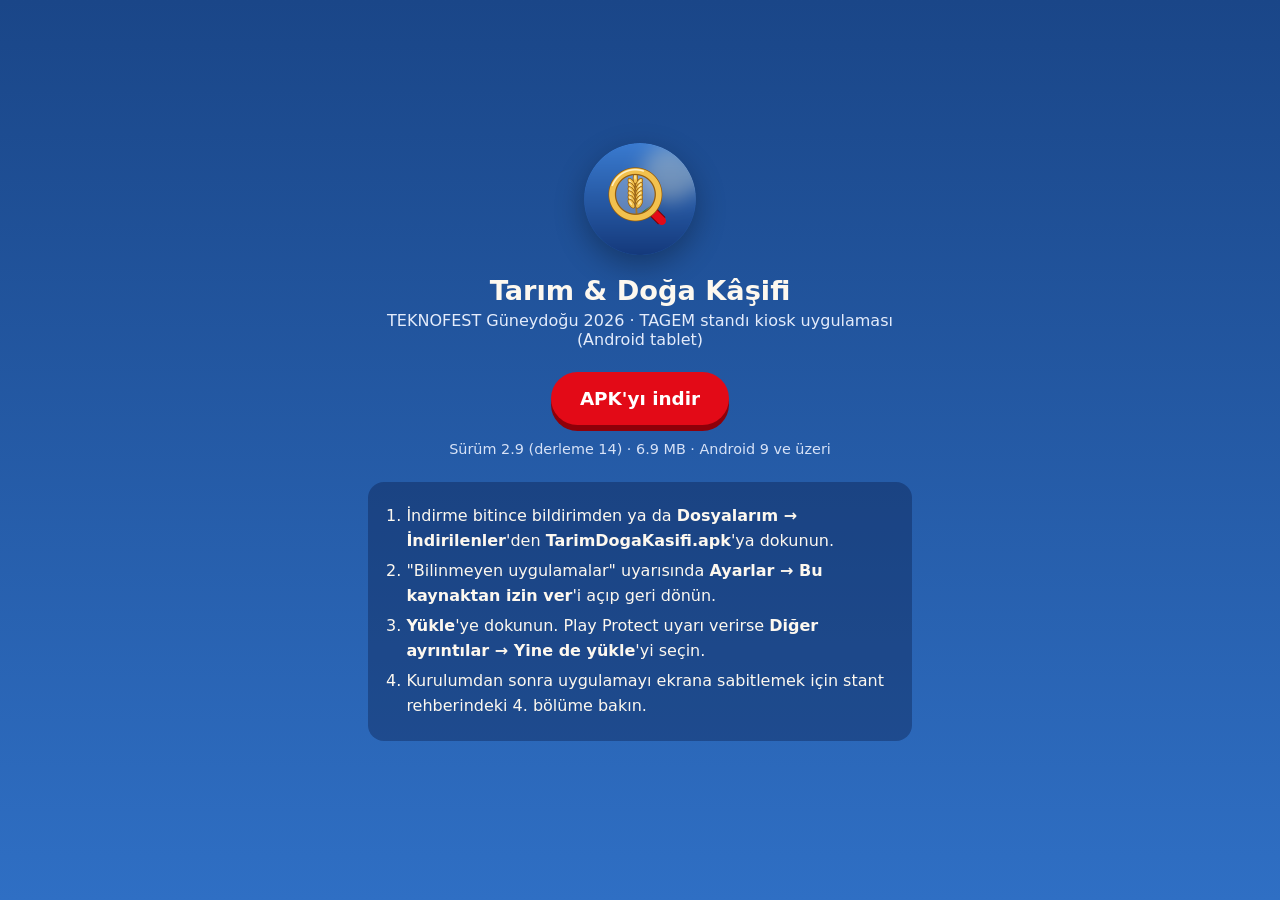
==== indir/index.html @ 0285476e "Tarım & Doğa Kâşifi kart sayfası (tagem-yapayzeka.github.io/tarimdogakasifi) Co-Authored-By: Claude " ====
<!DOCTYPE html>
<html lang="tr">
<head>
<meta charset="utf-8">
<meta name="viewport" content="width=device-width, initial-scale=1">
<meta name="robots" content="noindex">
<title>Tarım &amp; Doğa Kâşifi – Android uygulaması</title>
<style>
  body { margin: 0; min-height: 100vh; display: grid; place-items: center; padding: 24px; box-sizing: border-box;
         background: linear-gradient(180deg, #1a4688, #2f6fc4); color: #fdf8ef; font-family: "Segoe UI", system-ui, sans-serif; }
  main { max-width: 34rem; text-align: center; }
  img { width: 112px; height: 112px; border-radius: 50%; box-shadow: 0 10px 30px rgba(0,0,0,.3); }
  h1 { font-size: 1.7rem; margin: 1rem 0 .3rem; }
  .sub { margin: 0 0 1.4rem; color: #e4ecfb; }
  a.btn { display: inline-block; padding: 1rem 1.8rem; border-radius: 999px; background: #e30a17; color: #fff; font-weight: 800; font-size: 1.15rem; text-decoration: none; box-shadow: 0 6px 0 #8e0009; }
  .meta { margin: 1rem 0 1.6rem; font-size: .9rem; color: #d7e2f7; }
  ol { text-align: left; background: rgba(6,20,60,.35); border-radius: 16px; padding: 1rem 1.2rem 1rem 2.4rem; line-height: 1.55; }
  li { margin: .35rem 0; }
</style>
</head>
<body>
<main>
  <img src="ikon.png" alt="">
  <h1>Tarım &amp; Doğa Kâşifi</h1>
  <p class="sub">TEKNOFEST Güneydoğu 2026 · TAGEM standı kiosk uygulaması (Android tablet)</p>
  <a class="btn" href="TarimDogaKasifi.apk" download>APK'yı indir</a>
  <p class="meta">Sürüm 2.9 (derleme 14) · 6.9 MB · Android 9 ve üzeri</p>
  <ol>
    <li>İndirme bitince bildirimden ya da <b>Dosyalarım → İndirilenler</b>'den <b>TarimDogaKasifi.apk</b>'ya dokunun.</li>
    <li>"Bilinmeyen uygulamalar" uyarısında <b>Ayarlar → Bu kaynaktan izin ver</b>'i açıp geri dönün.</li>
    <li><b>Yükle</b>'ye dokunun. Play Protect uyarı verirse <b>Diğer ayrıntılar → Yine de yükle</b>'yi seçin.</li>
    <li>Kurulumdan sonra uygulamayı ekrana sabitlemek için stant rehberindeki 4. bölüme bakın.</li>
  </ol>
</main>
</body>
</html>
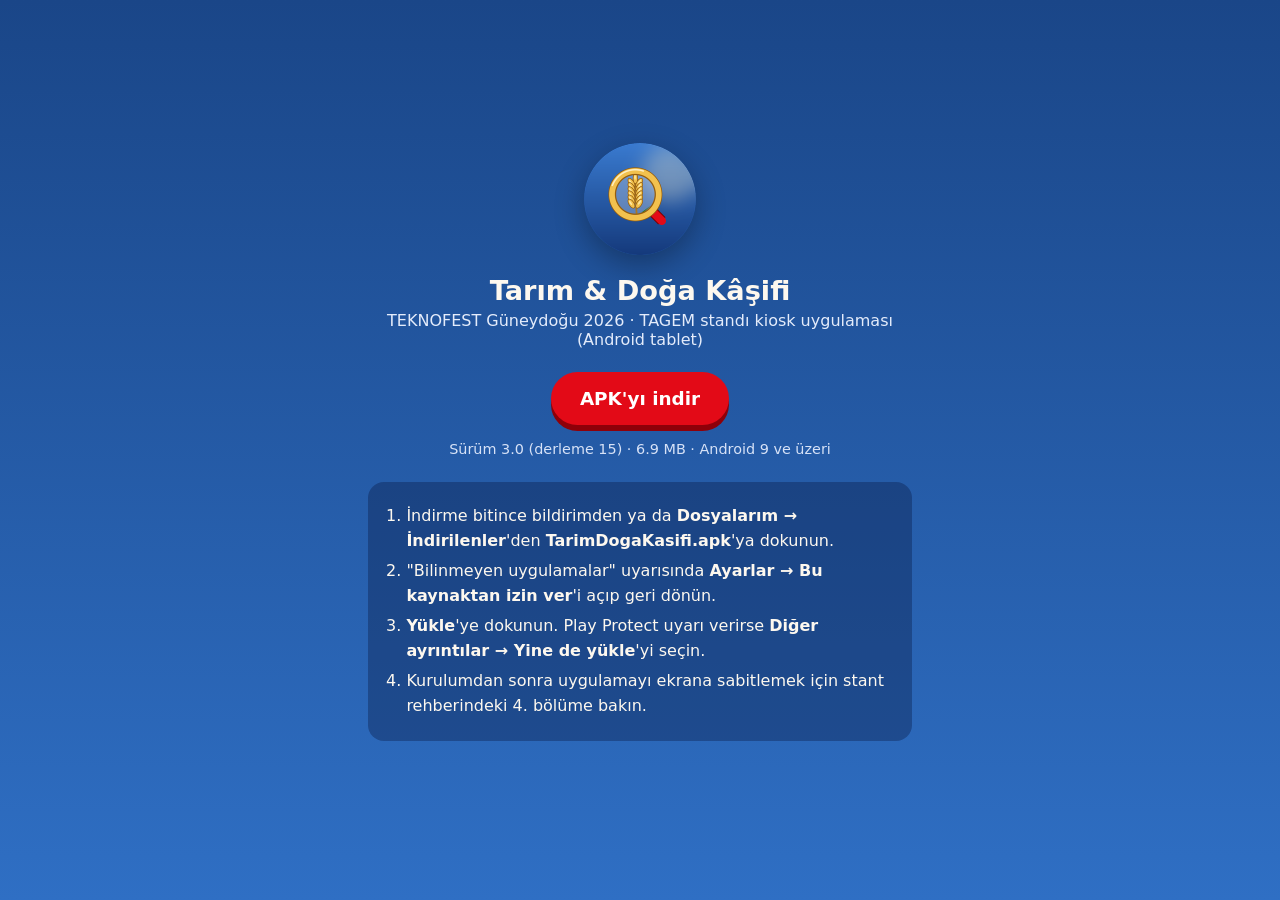
==== commit 25503b70: "Android uygulaması 3.0 (derleme 15): QR adresi tagem-yapayzeka.github.io/tarimdogakasifi Co-Authored" ====
--- a/indir/index.html
+++ b/indir/index.html
@@ -24,7 +24,7 @@
   <h1>Tarım &amp; Doğa Kâşifi</h1>
   <p class="sub">TEKNOFEST Güneydoğu 2026 · TAGEM standı kiosk uygulaması (Android tablet)</p>
   <a class="btn" href="TarimDogaKasifi.apk" download>APK'yı indir</a>
-  <p class="meta">Sürüm 2.9 (derleme 14) · 6.9 MB · Android 9 ve üzeri</p>
+  <p class="meta">Sürüm 3.0 (derleme 15) · 6.9 MB · Android 9 ve üzeri</p>
   <ol>
     <li>İndirme bitince bildirimden ya da <b>Dosyalarım → İndirilenler</b>'den <b>TarimDogaKasifi.apk</b>'ya dokunun.</li>
     <li>"Bilinmeyen uygulamalar" uyarısında <b>Ayarlar → Bu kaynaktan izin ver</b>'i açıp geri dönün.</li>
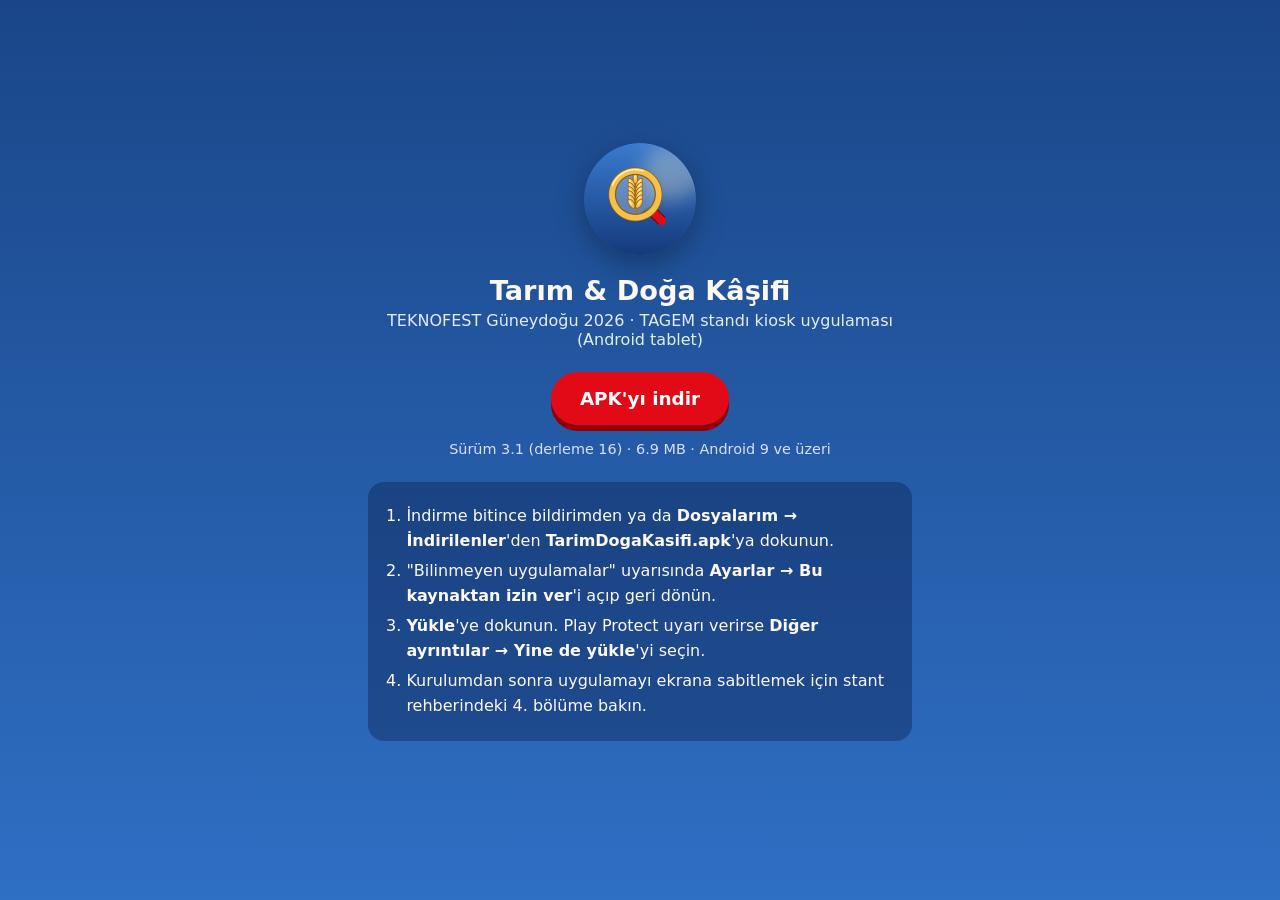
==== commit 2be7ee58: "Android uygulaması 3.1 (derleme 16): paylaşım yerleri sembolleriyle Co-Authored-By: Claude Opus 5.5 " ====
--- a/indir/index.html
+++ b/indir/index.html
@@ -24,7 +24,7 @@
   <h1>Tarım &amp; Doğa Kâşifi</h1>
   <p class="sub">TEKNOFEST Güneydoğu 2026 · TAGEM standı kiosk uygulaması (Android tablet)</p>
   <a class="btn" href="TarimDogaKasifi.apk" download>APK'yı indir</a>
-  <p class="meta">Sürüm 3.0 (derleme 15) · 6.9 MB · Android 9 ve üzeri</p>
+  <p class="meta">Sürüm 3.1 (derleme 16) · 6.9 MB · Android 9 ve üzeri</p>
   <ol>
     <li>İndirme bitince bildirimden ya da <b>Dosyalarım → İndirilenler</b>'den <b>TarimDogaKasifi.apk</b>'ya dokunun.</li>
     <li>"Bilinmeyen uygulamalar" uyarısında <b>Ayarlar → Bu kaynaktan izin ver</b>'i açıp geri dönün.</li>
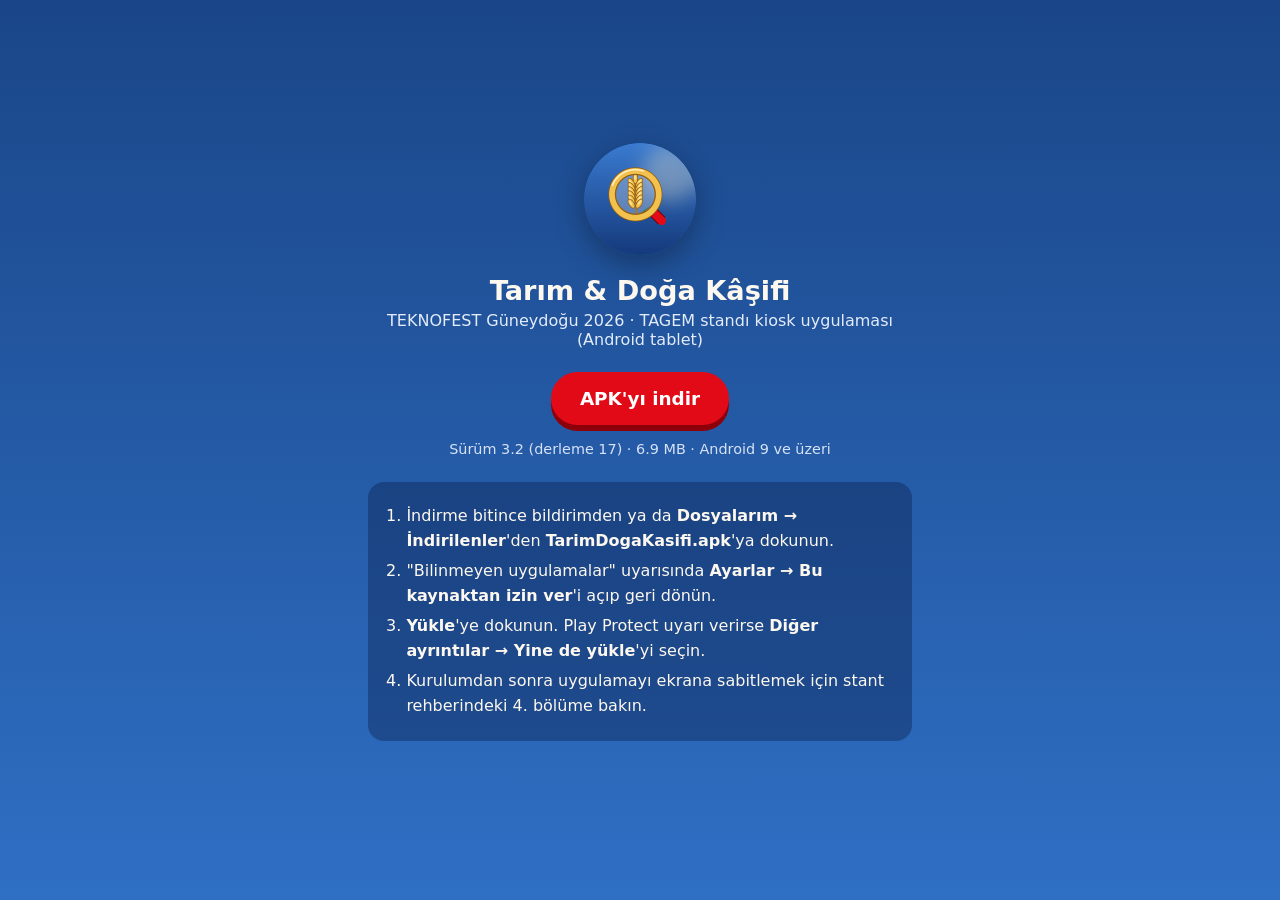
==== commit 0a4f1249: "İndirme sayfası: sürüm 3.2 (derleme 17) Co-Authored-By: Claude Opus 5.5 <noreply@anthropic.com>" ====
--- a/indir/index.html
+++ b/indir/index.html
@@ -24,7 +24,7 @@
   <h1>Tarım &amp; Doğa Kâşifi</h1>
   <p class="sub">TEKNOFEST Güneydoğu 2026 · TAGEM standı kiosk uygulaması (Android tablet)</p>
   <a class="btn" href="TarimDogaKasifi.apk" download>APK'yı indir</a>
-  <p class="meta">Sürüm 3.1 (derleme 16) · 6.9 MB · Android 9 ve üzeri</p>
+  <p class="meta">Sürüm 3.2 (derleme 17) · 6.9 MB · Android 9 ve üzeri</p>
   <ol>
     <li>İndirme bitince bildirimden ya da <b>Dosyalarım → İndirilenler</b>'den <b>TarimDogaKasifi.apk</b>'ya dokunun.</li>
     <li>"Bilinmeyen uygulamalar" uyarısında <b>Ayarlar → Bu kaynaktan izin ver</b>'i açıp geri dönün.</li>
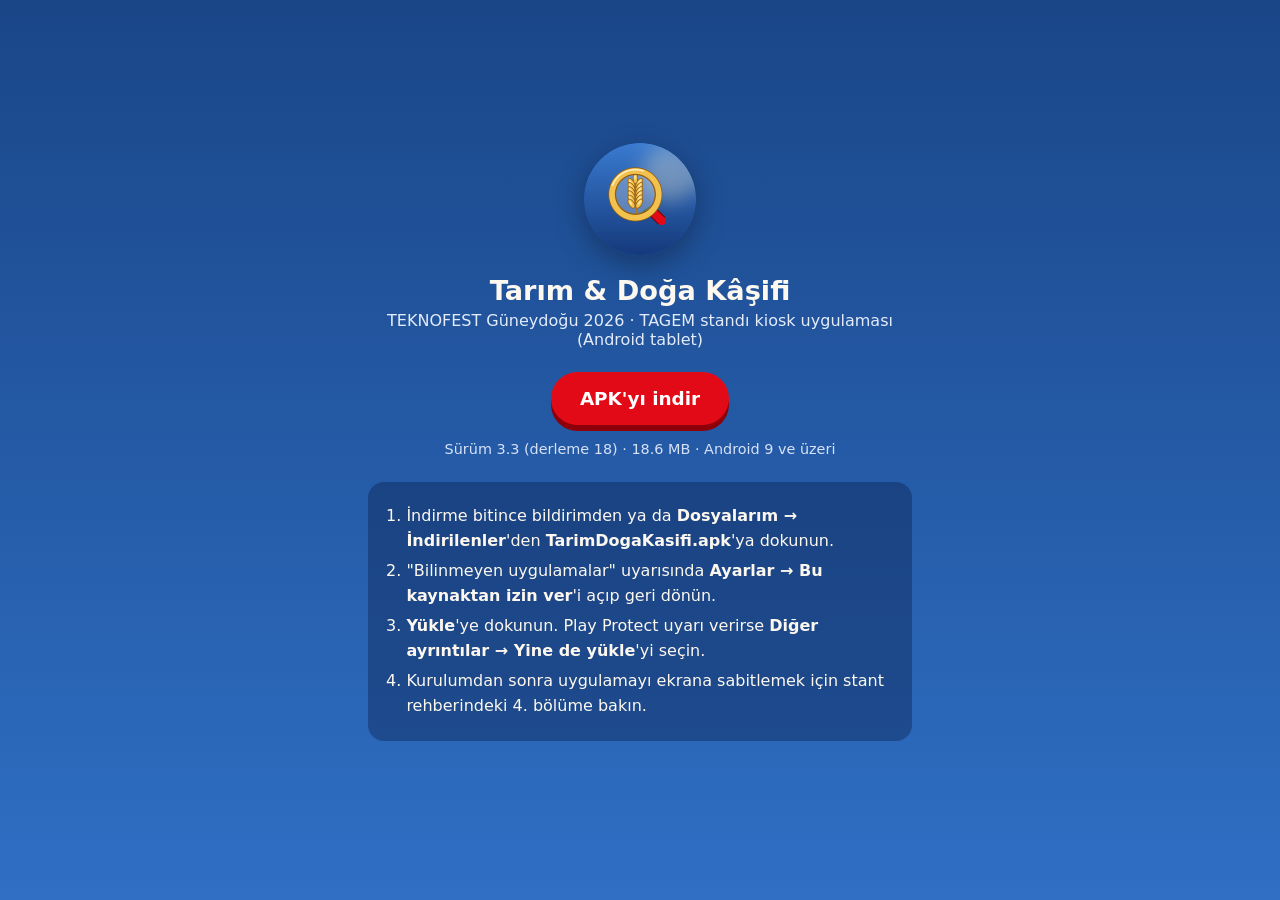
==== commit 24c3cbe3: "Sürüm 3.3: endemik seri 37 tür, büyük fotoğraflar, sade künye; indirme sayfası derleme 18 - Kart say" ====
--- a/indir/index.html
+++ b/indir/index.html
@@ -24,7 +24,7 @@
   <h1>Tarım &amp; Doğa Kâşifi</h1>
   <p class="sub">TEKNOFEST Güneydoğu 2026 · TAGEM standı kiosk uygulaması (Android tablet)</p>
   <a class="btn" href="TarimDogaKasifi.apk" download>APK'yı indir</a>
-  <p class="meta">Sürüm 3.2 (derleme 17) · 6.9 MB · Android 9 ve üzeri</p>
+  <p class="meta">Sürüm 3.3 (derleme 18) · 18.6 MB · Android 9 ve üzeri</p>
   <ol>
     <li>İndirme bitince bildirimden ya da <b>Dosyalarım → İndirilenler</b>'den <b>TarimDogaKasifi.apk</b>'ya dokunun.</li>
     <li>"Bilinmeyen uygulamalar" uyarısında <b>Ayarlar → Bu kaynaktan izin ver</b>'i açıp geri dönün.</li>
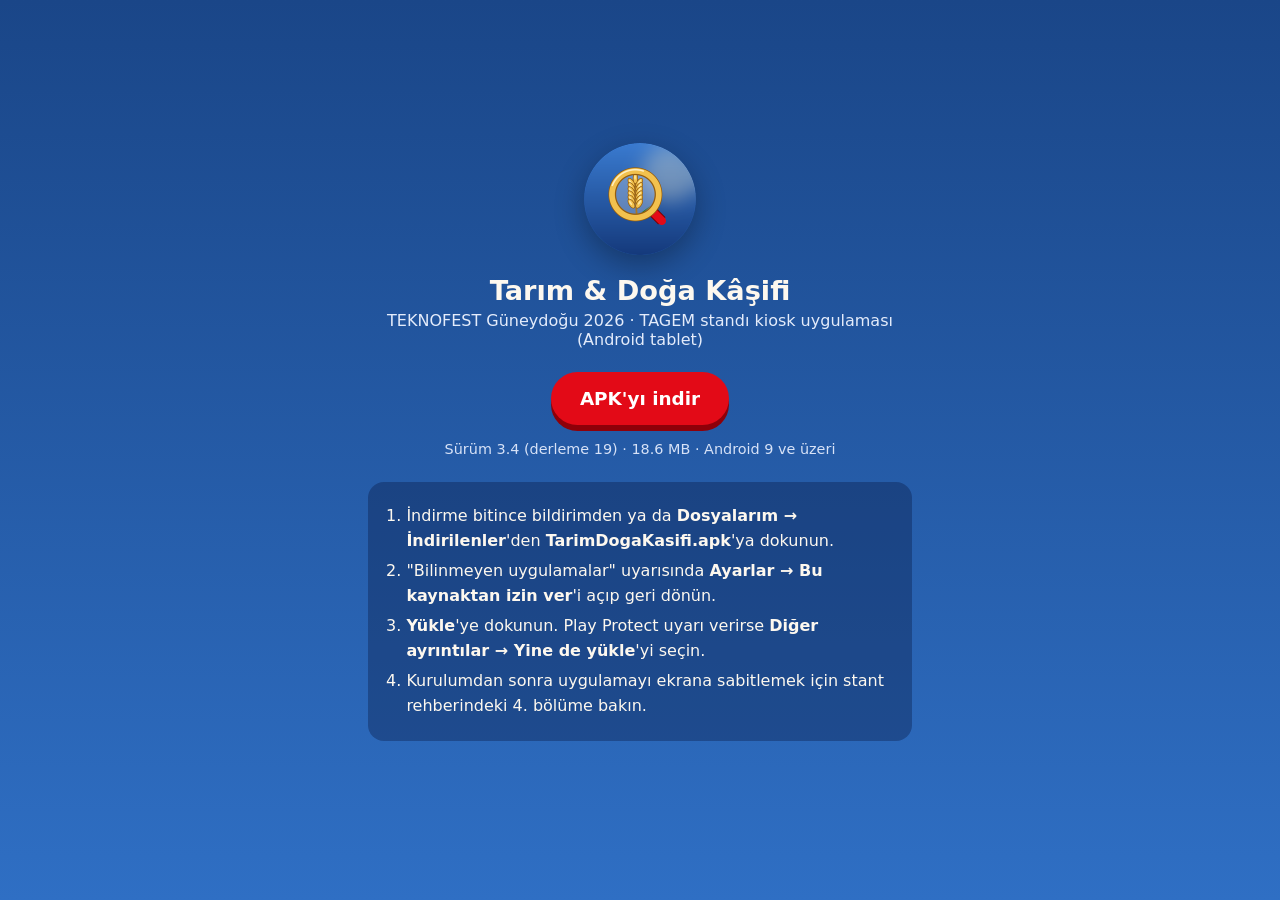
==== commit 826af7c4: "Sürüm 3.4: 3 aşamalı Kâşif Kartı (altın, gümüş, bronz), Yetişkin etiketi; indirme sayfası derleme 19" ====
--- a/indir/index.html
+++ b/indir/index.html
@@ -24,7 +24,7 @@
   <h1>Tarım &amp; Doğa Kâşifi</h1>
   <p class="sub">TEKNOFEST Güneydoğu 2026 · TAGEM standı kiosk uygulaması (Android tablet)</p>
   <a class="btn" href="TarimDogaKasifi.apk" download>APK'yı indir</a>
-  <p class="meta">Sürüm 3.3 (derleme 18) · 18.6 MB · Android 9 ve üzeri</p>
+  <p class="meta">Sürüm 3.4 (derleme 19) · 18.6 MB · Android 9 ve üzeri</p>
   <ol>
     <li>İndirme bitince bildirimden ya da <b>Dosyalarım → İndirilenler</b>'den <b>TarimDogaKasifi.apk</b>'ya dokunun.</li>
     <li>"Bilinmeyen uygulamalar" uyarısında <b>Ayarlar → Bu kaynaktan izin ver</b>'i açıp geri dönün.</li>
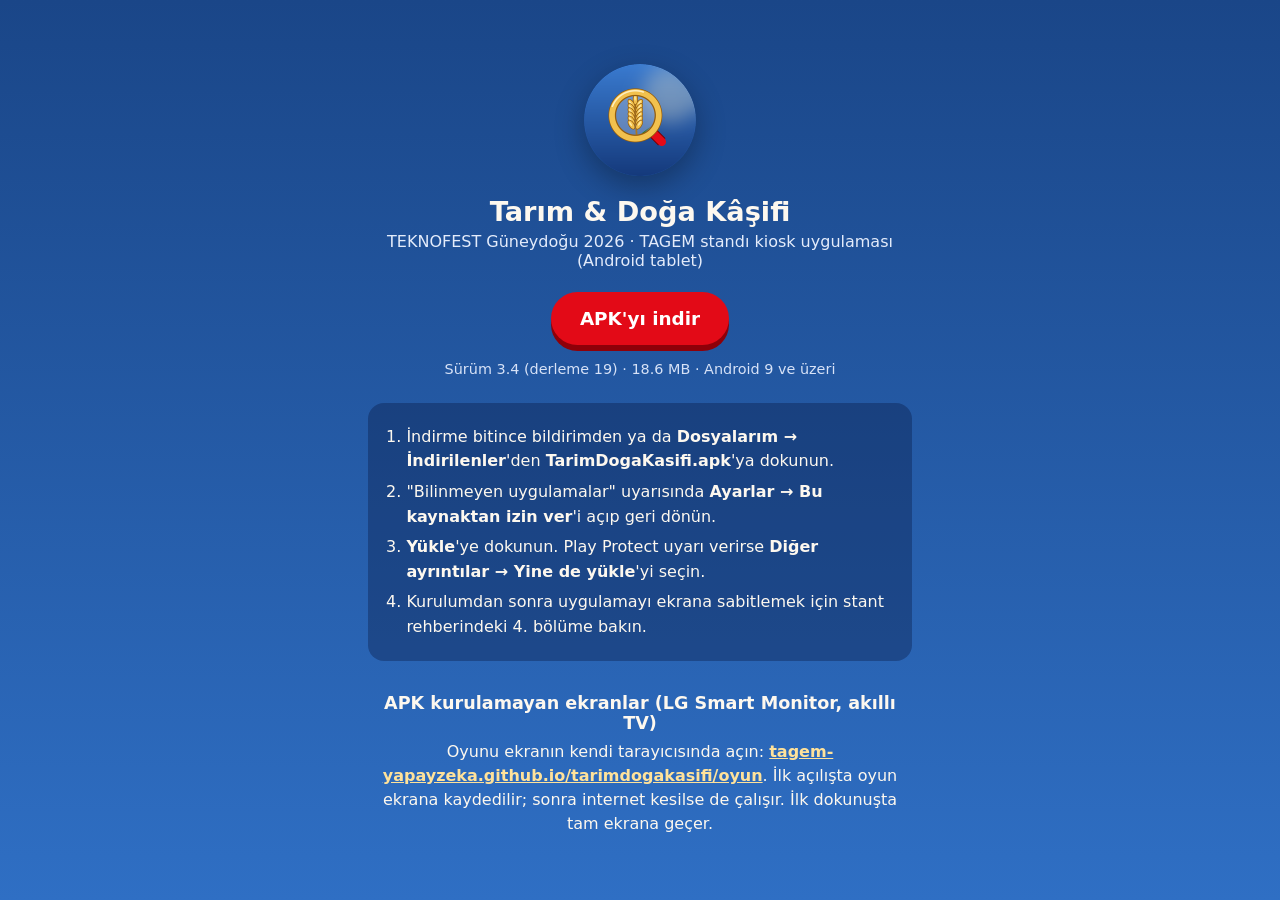
==== commit deac492d: "Oyunun web sürümü (oyun/): APK kurulamayan ekranlar için (LG Smart Monitor Swing) - Ekranın tarayıcı" ====
--- a/indir/index.html
+++ b/indir/index.html
@@ -16,6 +16,9 @@
   .meta { margin: 1rem 0 1.6rem; font-size: .9rem; color: #d7e2f7; }
   ol { text-align: left; background: rgba(6,20,60,.35); border-radius: 16px; padding: 1rem 1.2rem 1rem 2.4rem; line-height: 1.55; }
   li { margin: .35rem 0; }
+  .web-h { margin: 2rem 0 .4rem; font-size: 1.1rem; }
+  .web-p { margin: 0; line-height: 1.5; }
+  .web-p a { color: #ffe29a; }
 </style>
 </head>
 <body>
@@ -31,6 +34,8 @@
     <li><b>Yükle</b>'ye dokunun. Play Protect uyarı verirse <b>Diğer ayrıntılar → Yine de yükle</b>'yi seçin.</li>
     <li>Kurulumdan sonra uygulamayı ekrana sabitlemek için stant rehberindeki 4. bölüme bakın.</li>
   </ol>
+  <h2 class="web-h">APK kurulamayan ekranlar (LG Smart Monitor, akıllı TV)</h2>
+  <p class="web-p">Oyunu ekranın kendi tarayıcısında açın: <a href="../oyun/"><b>tagem-yapayzeka.github.io/tarimdogakasifi/oyun</b></a>. İlk açılışta oyun ekrana kaydedilir; sonra internet kesilse de çalışır. İlk dokunuşta tam ekrana geçer.</p>
 </main>
 </body>
 </html>
